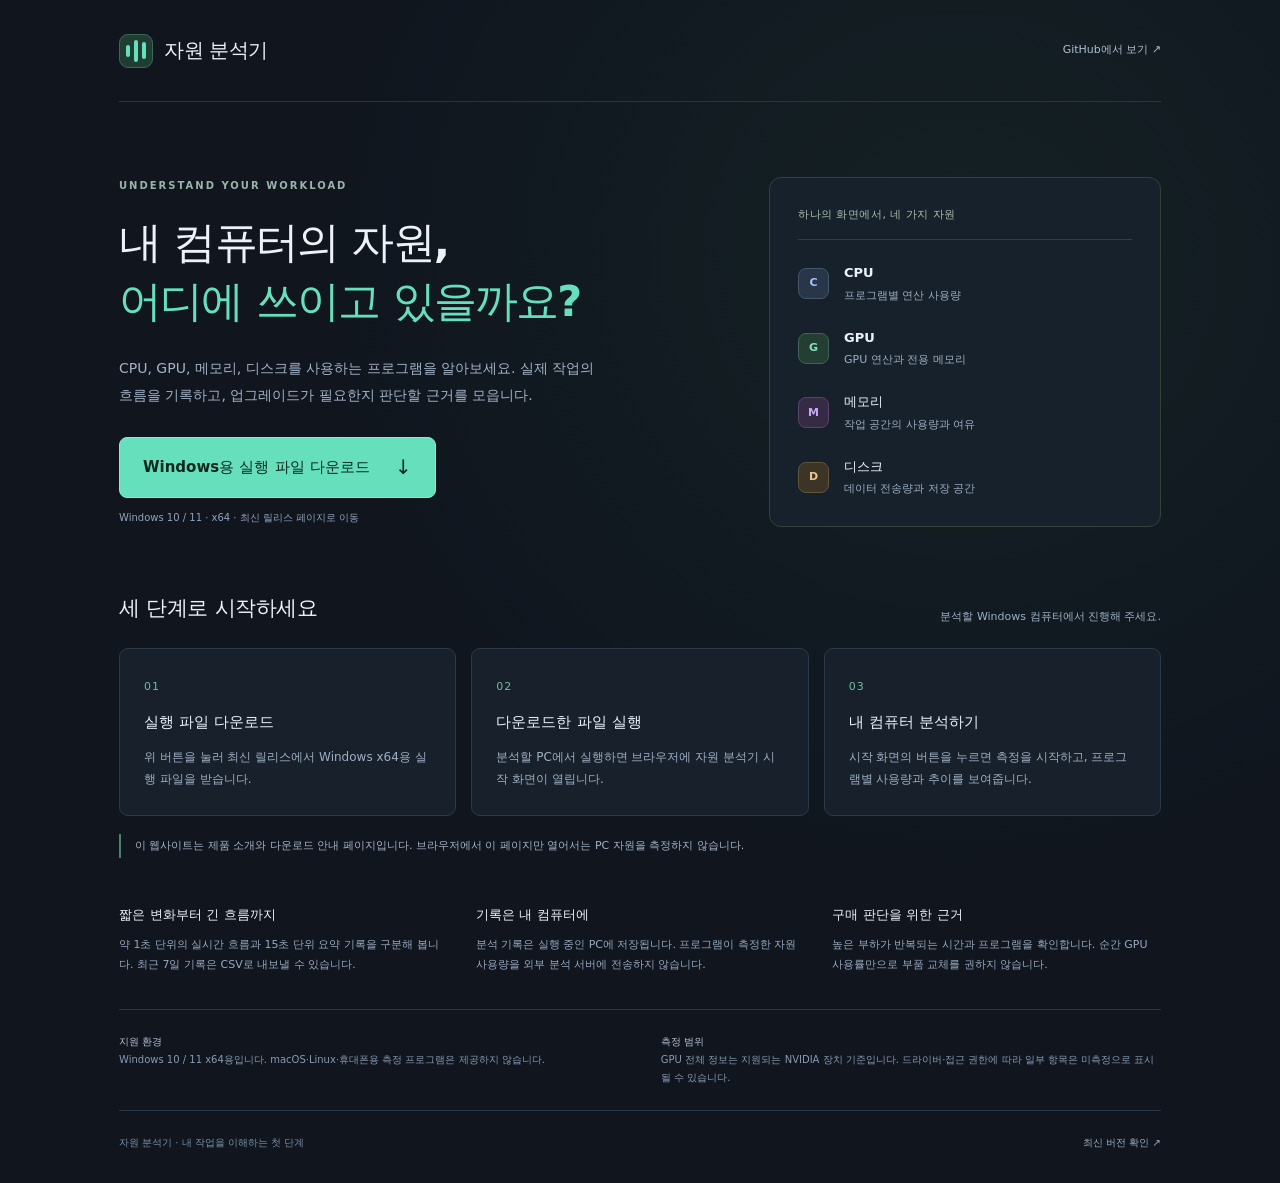
==== docs/index.html @ 67a7769b "Release Resource Analyzer with local browser onboarding" ====
<!doctype html>
<html lang="ko">
<head>
<meta charset="utf-8">
<meta name="viewport" content="width=device-width, initial-scale=1">
<meta name="color-scheme" content="dark">
<meta name="theme-color" content="#10151e">
<meta name="description" content="어떤 프로그램이 CPU, GPU, 메모리, 디스크를 사용하는지 확인하는 Windows용 자원 분석기. 실행 파일을 다운로드해 내 컴퓨터에서 분석을 시작하세요.">
<title>자원 분석기</title>
<style>
:root{color-scheme:dark;font-family:"Segoe UI","Malgun Gothic",system-ui,sans-serif;background:#10151e;color:#edf2fa;font-synthesis:none}*{box-sizing:border-box}body{margin:0;background:radial-gradient(ellipse at 75% 22%,#20453740,transparent 49%);font-size:14px;line-height:1.65}a{color:inherit;text-decoration:none}a:focus-visible{outline:3px solid #b0f9df;outline-offset:5px}h1,h2,h3,p{margin:0}.shell{max-width:1130px;margin:auto;padding:0 44px}header{height:102px;display:flex;align-items:center;justify-content:space-between;gap:20px;border-bottom:1px solid #293443}.brand{display:flex;align-items:center;gap:11px;font-size:20px;letter-spacing:-.5px;font-weight:650}.mark{width:34px;height:34px;border:1px solid #3d6857;background:#203d32;border-radius:9px;display:flex;align-items:center;justify-content:center;gap:4px}.mark i{width:4px;background:#66dfbd;border-radius:3px;height:12px}.mark i:nth-child(2){height:22px}.mark i:nth-child(3){height:17px}.header-link{font-size:11px;color:#b0c0d2}.hero{display:grid;grid-template-columns:minmax(0,1.5fr) minmax(250px,1fr);gap:62px;padding:75px 0 64px;align-items:center}.eyebrow{font-size:10px;letter-spacing:2px;color:#99b4a8;font-weight:600;margin-bottom:19px}h1{font-size:43px;line-height:1.38;letter-spacing:-1.8px;font-weight:650}h1 span{color:#66dfbd}.intro{font-size:14px;line-height:1.95;color:#a3b3c8;margin:23px 0 28px;max-width:480px}.download{display:inline-flex;align-items:center;justify-content:space-between;gap:25px;padding:13px 23px;min-height:54px;border:1px solid #8aebc9;border-radius:8px;background:#66dfbd;color:#0c271e;font-size:15px;font-weight:700;transition:background .2s}.download:hover{background:#8aebd0}.download span{font-size:20px;font-weight:400}.platform{font-size:10px;color:#91a5bd;margin-top:12px}.phone-note{display:none}.scope{background:#17212b;border:1px solid #324235;border-radius:12px;padding:28px}.scope-title{font-size:11px;color:#a8beae;letter-spacing:.5px;border-bottom:1px solid #304236;padding-bottom:15px;margin-bottom:21px}.resource{display:grid;grid-template-columns:35px 1fr;gap:11px;align-items:center;margin-top:22px}.resource .icon{width:31px;height:31px;border:1px solid #42566d;background:#283648;color:#a4c4ff;border-radius:8px;display:grid;place-items:center;font-size:11px;font-weight:650}.resource:nth-child(3) .icon{color:#80e1bf;border-color:#3e6555;background:#253e33}.resource:nth-child(4) .icon{color:#c9abf5;border-color:#58456c;background:#362b45}.resource:nth-child(5) .icon{color:#e7c88c;border-color:#63553a;background:#3c3425}.resource h2{font-size:13px;font-weight:600}.resource p{font-size:11px;color:#9eafc2;margin-top:3px}.section-heading{display:flex;align-items:end;justify-content:space-between;gap:20px;margin-bottom:22px}.section-heading h2{font-size:21px;letter-spacing:-.5px;font-weight:650}.section-heading p{font-size:11px;color:#9eafc4}.steps{display:grid;grid-template-columns:repeat(3,1fr);gap:15px}.step{border:1px solid #2c394b;background:#17202b;border-radius:9px;padding:25px 24px}.step .num{font-size:11px;color:#71bc9e;letter-spacing:1px}.step h3{font-size:15px;font-weight:600;margin:13px 0 11px}.step p{font-size:12px;line-height:1.85;color:#9eafc4}.truth{margin-top:18px;border-left:2px solid #4b826b;padding:2px 0 2px 14px;font-size:11px;color:#a2b4c8;line-height:1.8}.features{display:grid;grid-template-columns:repeat(3,1fr);gap:28px;margin:46px 0 33px}.feature h3{font-size:13px;font-weight:600;margin-bottom:9px}.feature p{font-size:11px;line-height:1.9;color:#96a9c0}.support{border-top:1px solid #293748;border-bottom:1px solid #293748;padding:23px 0;display:flex;gap:25px;justify-content:space-between;align-items:start;font-size:10px;line-height:1.8;color:#879bb4}.support strong{color:#b5c5d6;font-weight:550}.support div{max-width:48%}footer{display:flex;justify-content:space-between;gap:20px;padding:24px 0 31px;font-size:10px;color:#7c91aa}footer a{color:#9caec4}@media(max-width:900px){.hero{gap:35px}h1{font-size:34px}.shell{padding:0 28px}.scope{padding:22px}.step{padding:22px 18px}.intro{font-size:13px}}@media(max-width:680px){header{height:82px}.hero{grid-template-columns:1fr;gap:30px;padding:43px 0}.hero-copy{text-align:center}h1{font-size:34px}.intro{margin:19px auto 24px;font-size:12px;max-width:420px}.scope{display:grid;grid-template-columns:1fr 1fr;gap:14px 18px;padding:21px}.scope-title{grid-column:1/-1;margin:0;padding-bottom:11px}.resource{margin-top:0;gap:9px}.resource p{font-size:10px}.section-heading{display:block}.section-heading p{margin-top:7px}.steps{grid-template-columns:1fr;gap:11px}.step{padding:20px;display:grid;grid-template-columns:28px 1fr;gap:5px 12px}.step .num{grid-row:1/3;padding-top:1px}.step h3{margin:0;font-size:14px}.step p{grid-column:2;font-size:11px}.features{grid-template-columns:1fr;gap:22px;margin:33px 0}.feature p{max-width:500px}.phone-note{display:block;color:#a7bbcc;font-size:10px;margin:10px auto 0;max-width:290px}.support{display:block}.support div{max-width:none}.support div+div{margin-top:12px}.shell{padding:0 20px}.brand{font-size:18px}.header-link{font-size:10px}footer{font-size:9px;gap:15px}}@media(max-width:380px){h1{font-size:29px}.scope{gap:15px 10px;padding:18px}.resource{grid-template-columns:26px 1fr;gap:7px}.resource .icon{width:25px;height:25px}.resource h2{font-size:12px}.download{font-size:14px;padding:12px 18px}.shell{padding:0 16px}}@media(prefers-reduced-motion:reduce){*{transition:none!important}}
</style>
</head>
<body>
<div class="shell">
  <header><a class="brand" href="./"><span class="mark" aria-hidden="true"><i></i><i></i><i></i></span>자원 분석기</a><a class="header-link" href="https://github.com/brownrigoon-commits/resource-analyzer">GitHub에서 보기 ↗</a></header>
  <main>
    <section class="hero" aria-labelledby="hero-title">
      <div class="hero-copy"><p class="eyebrow">UNDERSTAND YOUR WORKLOAD</p><h1 id="hero-title">내 컴퓨터의 자원,<br><span>어디에 쓰이고 있을까요?</span></h1><p class="intro">CPU, GPU, 메모리, 디스크를 사용하는 프로그램을 알아보세요. 실제 작업의 흐름을 기록하고, 업그레이드가 필요한지 판단할 근거를 모읍니다.</p><a class="download" href="https://github.com/brownrigoon-commits/resource-analyzer/releases/latest">Windows용 실행 파일 다운로드 <span aria-hidden="true">↓</span></a><p class="platform">Windows 10 / 11 · x64 · 최신 릴리스 페이지로 이동</p><p class="phone-note">폰에서는 소개와 다운로드 정보를 볼 수 있습니다.<br>측정 프로그램은 Windows PC에서 실행해 주세요.</p></div>
      <div class="scope" aria-label="측정 항목"><p class="scope-title">하나의 화면에서, 네 가지 자원</p><div class="resource"><span class="icon" aria-hidden="true">C</span><div><h2>CPU</h2><p>프로그램별 연산 사용량</p></div></div><div class="resource"><span class="icon" aria-hidden="true">G</span><div><h2>GPU</h2><p>GPU 연산과 전용 메모리</p></div></div><div class="resource"><span class="icon" aria-hidden="true">M</span><div><h2>메모리</h2><p>작업 공간의 사용량과 여유</p></div></div><div class="resource"><span class="icon" aria-hidden="true">D</span><div><h2>디스크</h2><p>데이터 전송량과 저장 공간</p></div></div></div>
    </section>
    <section aria-labelledby="start-title"><div class="section-heading"><h2 id="start-title">세 단계로 시작하세요</h2><p>분석할 Windows 컴퓨터에서 진행해 주세요.</p></div><div class="steps"><article class="step"><span class="num">01</span><h3>실행 파일 다운로드</h3><p>위 버튼을 눌러 최신 릴리스에서 Windows x64용 실행 파일을 받습니다.</p></article><article class="step"><span class="num">02</span><h3>다운로드한 파일 실행</h3><p>분석할 PC에서 실행하면 브라우저에 자원 분석기 시작 화면이 열립니다.</p></article><article class="step"><span class="num">03</span><h3>내 컴퓨터 분석하기</h3><p>시작 화면의 버튼을 누르면 측정을 시작하고, 프로그램별 사용량과 추이를 보여줍니다.</p></article></div><p class="truth">이 웹사이트는 제품 소개와 다운로드 안내 페이지입니다. 브라우저에서 이 페이지만 열어서는 PC 자원을 측정하지 않습니다.</p></section>
    <section class="features" aria-label="주요 기능"><article class="feature"><h3>짧은 변화부터 긴 흐름까지</h3><p>약 1초 단위의 실시간 흐름과 15초 단위 요약 기록을 구분해 봅니다. 최근 7일 기록은 CSV로 내보낼 수 있습니다.</p></article><article class="feature"><h3>기록은 내 컴퓨터에</h3><p>분석 기록은 실행 중인 PC에 저장됩니다. 프로그램이 측정한 자원 사용량을 외부 분석 서버에 전송하지 않습니다.</p></article><article class="feature"><h3>구매 판단을 위한 근거</h3><p>높은 부하가 반복되는 시간과 프로그램을 확인합니다. 순간 GPU 사용률만으로 부품 교체를 권하지 않습니다.</p></article></section>
    <section class="support" aria-label="지원 안내"><div><strong>지원 환경</strong><br>Windows 10 / 11 x64용입니다. macOS·Linux·휴대폰용 측정 프로그램은 제공하지 않습니다.</div><div><strong>측정 범위</strong><br>GPU 전체 정보는 지원되는 NVIDIA 장치 기준입니다. 드라이버·접근 권한에 따라 일부 항목은 미측정으로 표시될 수 있습니다.</div></section>
  </main>
  <footer><span>자원 분석기 · 내 작업을 이해하는 첫 단계</span><a href="https://github.com/brownrigoon-commits/resource-analyzer/releases/latest">최신 버전 확인 ↗</a></footer>
</div>
</body>
</html>
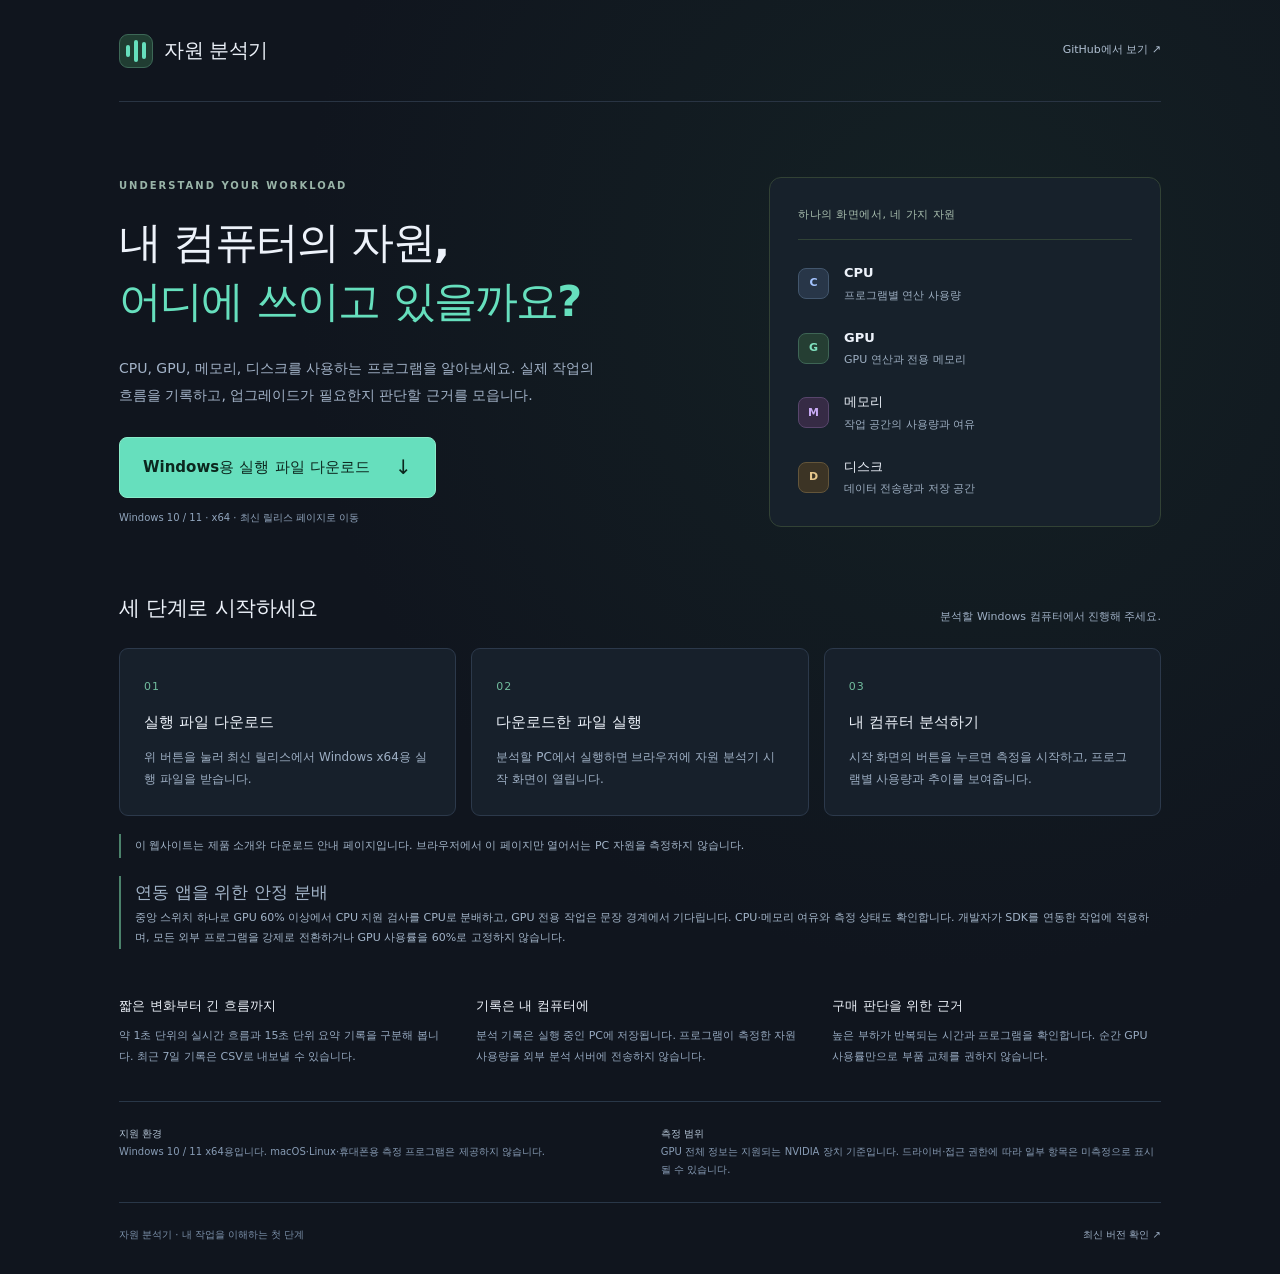
==== commit 5e9081c8: "Add shared stable CPU and GPU workload policy" ====
--- a/docs/index.html
+++ b/docs/index.html
@@ -20,6 +20,7 @@
       <div class="scope" aria-label="측정 항목"><p class="scope-title">하나의 화면에서, 네 가지 자원</p><div class="resource"><span class="icon" aria-hidden="true">C</span><div><h2>CPU</h2><p>프로그램별 연산 사용량</p></div></div><div class="resource"><span class="icon" aria-hidden="true">G</span><div><h2>GPU</h2><p>GPU 연산과 전용 메모리</p></div></div><div class="resource"><span class="icon" aria-hidden="true">M</span><div><h2>메모리</h2><p>작업 공간의 사용량과 여유</p></div></div><div class="resource"><span class="icon" aria-hidden="true">D</span><div><h2>디스크</h2><p>데이터 전송량과 저장 공간</p></div></div></div>
     </section>
     <section aria-labelledby="start-title"><div class="section-heading"><h2 id="start-title">세 단계로 시작하세요</h2><p>분석할 Windows 컴퓨터에서 진행해 주세요.</p></div><div class="steps"><article class="step"><span class="num">01</span><h3>실행 파일 다운로드</h3><p>위 버튼을 눌러 최신 릴리스에서 Windows x64용 실행 파일을 받습니다.</p></article><article class="step"><span class="num">02</span><h3>다운로드한 파일 실행</h3><p>분석할 PC에서 실행하면 브라우저에 자원 분석기 시작 화면이 열립니다.</p></article><article class="step"><span class="num">03</span><h3>내 컴퓨터 분석하기</h3><p>시작 화면의 버튼을 누르면 측정을 시작하고, 프로그램별 사용량과 추이를 보여줍니다.</p></article></div><p class="truth">이 웹사이트는 제품 소개와 다운로드 안내 페이지입니다. 브라우저에서 이 페이지만 열어서는 PC 자원을 측정하지 않습니다.</p></section>
+    <section class="truth" aria-labelledby="balance-title"><h2 id="balance-title">연동 앱을 위한 안정 분배</h2><p>중앙 스위치 하나로 GPU 60% 이상에서 CPU 지원 검사를 CPU로 분배하고, GPU 전용 작업은 문장 경계에서 기다립니다. CPU·메모리 여유와 측정 상태도 확인합니다. 개발자가 SDK를 연동한 작업에 적용하며, 모든 외부 프로그램을 강제로 전환하거나 GPU 사용률을 60%로 고정하지 않습니다.</p></section>
     <section class="features" aria-label="주요 기능"><article class="feature"><h3>짧은 변화부터 긴 흐름까지</h3><p>약 1초 단위의 실시간 흐름과 15초 단위 요약 기록을 구분해 봅니다. 최근 7일 기록은 CSV로 내보낼 수 있습니다.</p></article><article class="feature"><h3>기록은 내 컴퓨터에</h3><p>분석 기록은 실행 중인 PC에 저장됩니다. 프로그램이 측정한 자원 사용량을 외부 분석 서버에 전송하지 않습니다.</p></article><article class="feature"><h3>구매 판단을 위한 근거</h3><p>높은 부하가 반복되는 시간과 프로그램을 확인합니다. 순간 GPU 사용률만으로 부품 교체를 권하지 않습니다.</p></article></section>
     <section class="support" aria-label="지원 안내"><div><strong>지원 환경</strong><br>Windows 10 / 11 x64용입니다. macOS·Linux·휴대폰용 측정 프로그램은 제공하지 않습니다.</div><div><strong>측정 범위</strong><br>GPU 전체 정보는 지원되는 NVIDIA 장치 기준입니다. 드라이버·접근 권한에 따라 일부 항목은 미측정으로 표시될 수 있습니다.</div></section>
   </main>
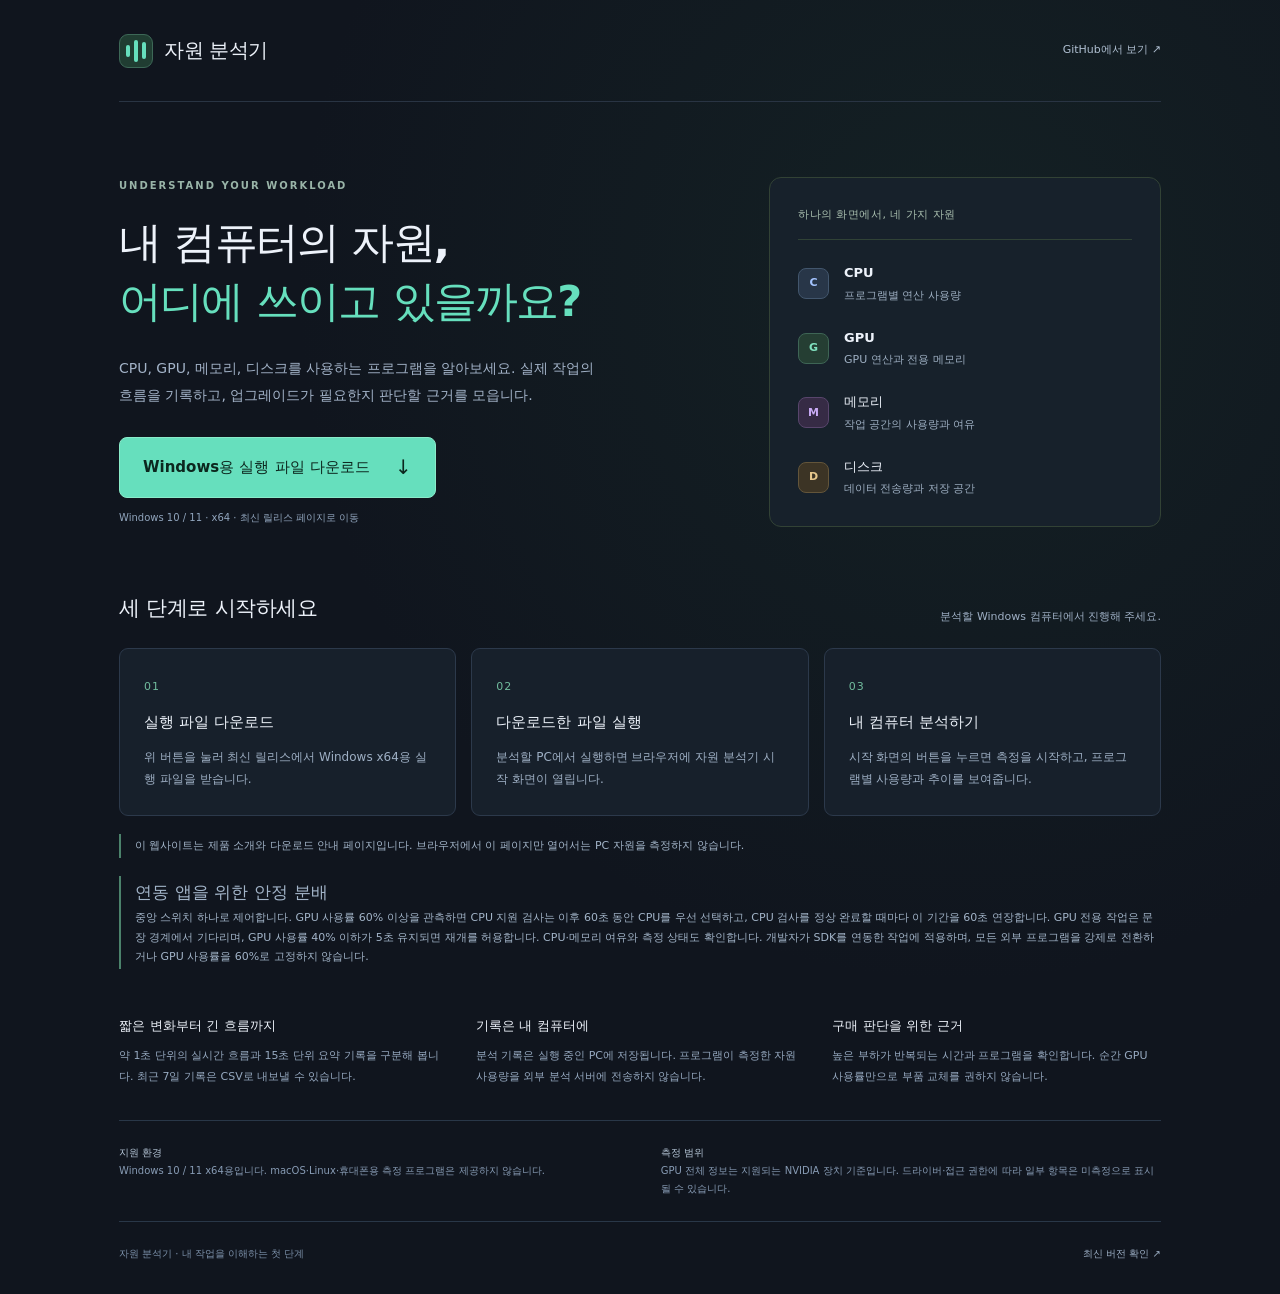
==== commit 7bd760b6: "Keep CPU-capable follow-up QA on CPU after recent GPU pressure" ====
--- a/docs/index.html
+++ b/docs/index.html
@@ -20,7 +20,7 @@
       <div class="scope" aria-label="측정 항목"><p class="scope-title">하나의 화면에서, 네 가지 자원</p><div class="resource"><span class="icon" aria-hidden="true">C</span><div><h2>CPU</h2><p>프로그램별 연산 사용량</p></div></div><div class="resource"><span class="icon" aria-hidden="true">G</span><div><h2>GPU</h2><p>GPU 연산과 전용 메모리</p></div></div><div class="resource"><span class="icon" aria-hidden="true">M</span><div><h2>메모리</h2><p>작업 공간의 사용량과 여유</p></div></div><div class="resource"><span class="icon" aria-hidden="true">D</span><div><h2>디스크</h2><p>데이터 전송량과 저장 공간</p></div></div></div>
     </section>
     <section aria-labelledby="start-title"><div class="section-heading"><h2 id="start-title">세 단계로 시작하세요</h2><p>분석할 Windows 컴퓨터에서 진행해 주세요.</p></div><div class="steps"><article class="step"><span class="num">01</span><h3>실행 파일 다운로드</h3><p>위 버튼을 눌러 최신 릴리스에서 Windows x64용 실행 파일을 받습니다.</p></article><article class="step"><span class="num">02</span><h3>다운로드한 파일 실행</h3><p>분석할 PC에서 실행하면 브라우저에 자원 분석기 시작 화면이 열립니다.</p></article><article class="step"><span class="num">03</span><h3>내 컴퓨터 분석하기</h3><p>시작 화면의 버튼을 누르면 측정을 시작하고, 프로그램별 사용량과 추이를 보여줍니다.</p></article></div><p class="truth">이 웹사이트는 제품 소개와 다운로드 안내 페이지입니다. 브라우저에서 이 페이지만 열어서는 PC 자원을 측정하지 않습니다.</p></section>
-    <section class="truth" aria-labelledby="balance-title"><h2 id="balance-title">연동 앱을 위한 안정 분배</h2><p>중앙 스위치 하나로 GPU 60% 이상에서 CPU 지원 검사를 CPU로 분배하고, GPU 전용 작업은 문장 경계에서 기다립니다. CPU·메모리 여유와 측정 상태도 확인합니다. 개발자가 SDK를 연동한 작업에 적용하며, 모든 외부 프로그램을 강제로 전환하거나 GPU 사용률을 60%로 고정하지 않습니다.</p></section>
+    <section class="truth" aria-labelledby="balance-title"><h2 id="balance-title">연동 앱을 위한 안정 분배</h2><p>중앙 스위치 하나로 제어합니다. GPU 사용률 60% 이상을 관측하면 CPU 지원 검사는 이후 60초 동안 CPU를 우선 선택하고, CPU 검사를 정상 완료할 때마다 이 기간을 60초 연장합니다. GPU 전용 작업은 문장 경계에서 기다리며, GPU 사용률 40% 이하가 5초 유지되면 재개를 허용합니다. CPU·메모리 여유와 측정 상태도 확인합니다. 개발자가 SDK를 연동한 작업에 적용하며, 모든 외부 프로그램을 강제로 전환하거나 GPU 사용률을 60%로 고정하지 않습니다.</p></section>
     <section class="features" aria-label="주요 기능"><article class="feature"><h3>짧은 변화부터 긴 흐름까지</h3><p>약 1초 단위의 실시간 흐름과 15초 단위 요약 기록을 구분해 봅니다. 최근 7일 기록은 CSV로 내보낼 수 있습니다.</p></article><article class="feature"><h3>기록은 내 컴퓨터에</h3><p>분석 기록은 실행 중인 PC에 저장됩니다. 프로그램이 측정한 자원 사용량을 외부 분석 서버에 전송하지 않습니다.</p></article><article class="feature"><h3>구매 판단을 위한 근거</h3><p>높은 부하가 반복되는 시간과 프로그램을 확인합니다. 순간 GPU 사용률만으로 부품 교체를 권하지 않습니다.</p></article></section>
     <section class="support" aria-label="지원 안내"><div><strong>지원 환경</strong><br>Windows 10 / 11 x64용입니다. macOS·Linux·휴대폰용 측정 프로그램은 제공하지 않습니다.</div><div><strong>측정 범위</strong><br>GPU 전체 정보는 지원되는 NVIDIA 장치 기준입니다. 드라이버·접근 권한에 따라 일부 항목은 미측정으로 표시될 수 있습니다.</div></section>
   </main>
